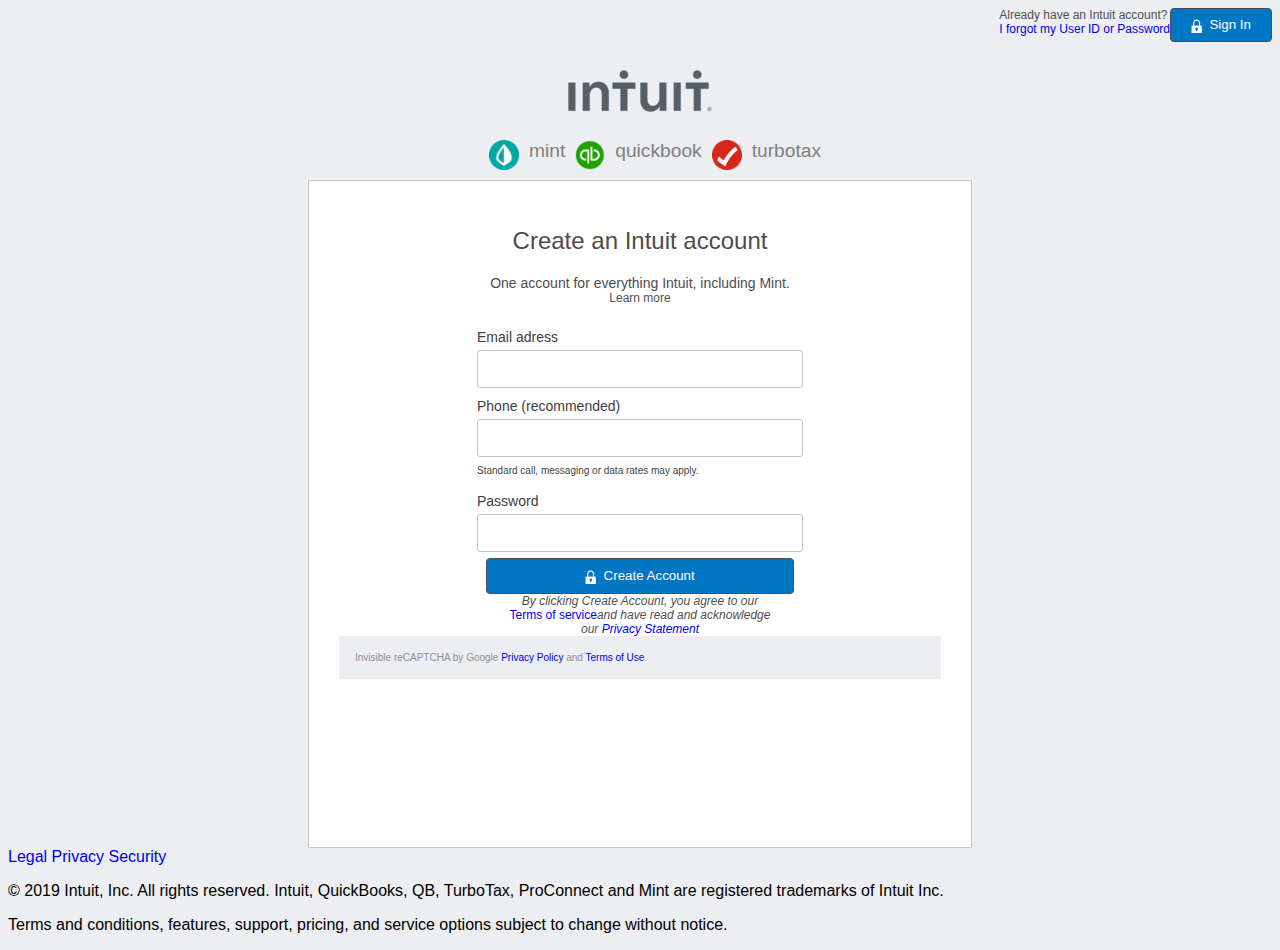
==== index.html @ 5a396321 "Initialized development branch" ====
<!DOCTYPE html>
<html>
    <head>
        <link rel="stylesheet" type="text/css" href="/style.css">
    </head>
    <body>
        <div class="header">
            <span class="header-span">
                <p class="header-span">Already have an Intuit account?</p>
                <a href="#">I forgot my User ID or Password</a>
            </span>
            <div id="button">
                <button id="signin-button">
                    <span class="whitelock"></span>
                    Sign In
                </button>
            </div>
        </div>
        <header>
            <img src="logos/main-logo.png">
        </header>
        <header class="logos-box">
            <ul class="logos">
                <li class="list-item"><img src="/logos/mint-logo.png" class="list-icon" alt="Mint"></li>
                <li class="list-item">mint</li>
                <li class="list-item"><img src="/logos/quickbooks-logo.png" class="list-icon" alt="quickbooks"></li>
                <li class="list-item">quickbook</li>
                <li class="list-item"><img src="/logos/turbotax-logo.png" class="list-icon" alt="turbotax"></li>
                <li class="list-item">turbotax</li>
            </ul>
        </header>
        <main>
                <div id="main-header">
                    <div class="flex-row-center" >
                        <h1>Create an Intuit account</h1>
                    </div>
                    <div class="flex-row-center">
                        <h3>One account for everything Intuit, including Mint.</h3>
                    </div>
                    <div class="flex-row-center">
                        <a href="#" class="header-span">Learn more</a>
                    </div>
                </div>    
        <form>
            <div class="flex-row-center">
                <label>
                    Email adress<br>
                    <input type= "email" name="email-adress">
                </label>
            </div>
            <span class="form-space"></span>
            <div class="flex-row-center">
                <label>
                    Phone (recommended)<br>
                    <input type="tel" name="phone"><br>
                    <span class="phone-warning">Standard call, messaging or data rates may apply.</span>
                </label>
            </div>
            <span class="form-space"></span>
            <div class="flex-row-center">
                <label>
                    Password<br>
                    <input type="password" name="password">
                </label>
            </div>
            <span class="form-space"></span>
            <div class="flex-row-center">
                <button id="submit-button">
                    <span class="whitelock"></span>
                    Create Account
                </button>
            </div>
            </form>
            <div class="header-span">
                <div class="flex-row-center">
                    <span><i>By clicking Create Account, you agree to our</i></span>
                </div>
                <div class="flex-row-center">
                    <span><a href="#">Terms of service</a><i>and have read and acknowledge</i></span>
                </div>
                <div class="flex-row-center">
                    <span><i>our <a href="#">Privacy Statement</a></i></span>
                </div>
            </div>

            <footer class="header-span">
                <div class="form-footer">
                    Invisible reCAPTCHA by Google <a href="#">Privacy Policy</a> and <a href="#">Terms of Use</a>.
                </div>
            </footer>
           
        </main>
        
        <footer>
            <a href="#">Legal Privacy Security</a>
            <p>© 2019 Intuit, Inc. All rights reserved. Intuit, QuickBooks, QB, TurboTax, ProConnect and Mint are registered trademarks of Intuit Inc.</p>
            <p>Terms and conditions, features, support, pricing, and service options subject to change without notice.</p>
        </footer>
    </body>
</html>
---- style.css ----
body{
    background-color:rgb(236, 238, 241);
    font-family: Arial, Helvetica, sans-serif;
    text-decoration: none;
}
main{
    background-color: white;
    border: 1px solid #c7c7c7;
    padding: 30px;
    margin-left: 300px;
    margin-right: 300px;
    height: 606px;
}
header{
    display: flex;
    justify-content: center;
    margin-right: auto;
}
h1 {
    color: #4C4C4C;
    font-weight: lighter;
    font-size: 24px;
    margin-bottom: 0%;
}
h3{
    margin: 0px;
    font-size: 14px;
    font-weight: 300;
    color: #4C4C4C;
    padding-top: 20px;
}
label{
    padding-bottom: 6px;
    font-weight: 400;
    color: #404040;
    font-size: 14px;
    line-height: 25px;
}
input{
    border: 1px solid #C1C5C8;
    width: 320px;
    height: 34px;
    border-radius: 3px;
}
a{
    text-decoration: none;
}

.header{
    display:flex;
    justify-content: flex-end;
}
.header-span{
    margin: 0px;
    font-size: 12px;
    color:#505050;
    font-weight: 400;
}
.header-span.a{
    text-decoration: none;
}
#signin-button{
    background: #0077C5;
    color: white;
    border-radius: 4px;
    border: 1px solid #4c4c4c;
    height: 34px;
    width: 102px;
}
#submit-button{
    background: #0077C5;
    color: white;
    border-radius: 4px;
    border: 1px solid #4c4c4c;
    width: 308px;
    height: 36px;
    padding-top: 6px;
    padding-bottom: 6px;
    padding-left: 12px;
    padding-right: 12px
}
.whitelock{
    background-image: url(/logos/whitelock.png);
    height: 1em;
    width: .8em;
    margin-top: 2px;
    margin-right: 4px;
    vertical-align: text-top;
    display: inline-block;
    background-size: contain;
    background-repeat: no-repeat;
}
.logos-box{
 padding-bottom: 20px;
}
.logos{
    display: flex;
    margin: 0%;
}
.list-item{
    font-family: Arial, Helvetica, sans-serif;
    display: block;
    color: grey;
    display: inline-block;
    font-size: 1.2rem;
    list-style-type: none;
    vertical-align: middle;
    height: 20px;
    margin-right: 10px;
}
.list-icon{
    height: 30px;
    width: 30px;
}
.form-header-box{
    display: flex;
    flex-direction: column;
    justify-content: space-between;
}
.flex-row-center{
    display: flex;
    justify-content: center;
}
.form-footer{
    font-size: 10px;
    color: #8d9096;
    padding: 16px;
    background-color: #ECEEF1;
}
.form-space{
    height: 20px;
}
.phone-warning{
    padding: 5px 0;
    font-size: 10px;
    color: #444;
}
.terms{
    font-size: 10px;
}
#main-header{
    padding-bottom: 20px;
}
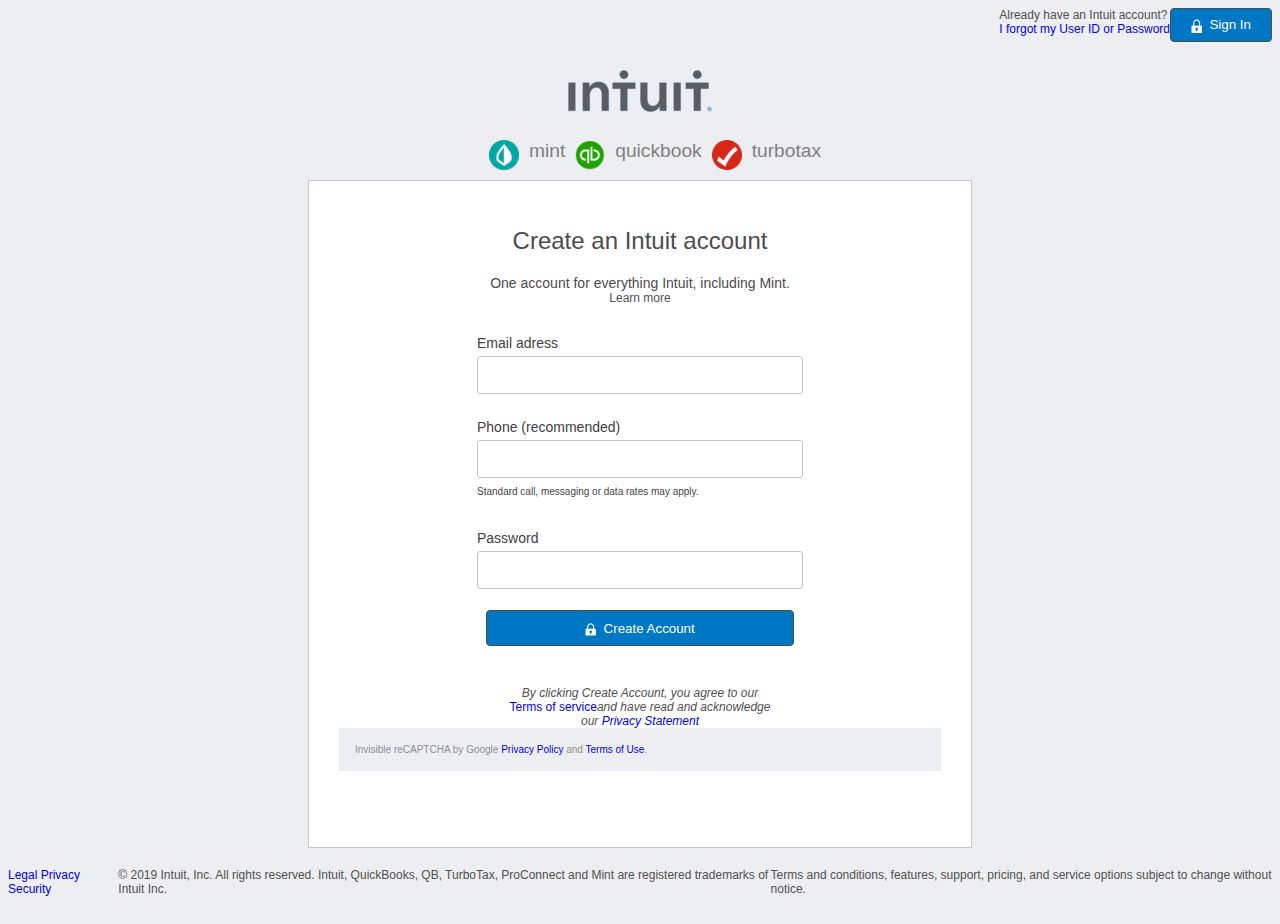
==== commit 8b3eabc6: "fixed fieldsets" ====
--- a/index.html
+++ b/index.html
@@ -42,13 +42,15 @@
                     </div>
                 </div>    
         <form>
+        <fieldset>
             <div class="flex-row-center">
                 <label>
                     Email adress<br>
                     <input type= "email" name="email-adress">
                 </label>
             </div>
-            <span class="form-space"></span>
+        </fieldset>
+        <fieldset>
             <div class="flex-row-center">
                 <label>
                     Phone (recommended)<br>
@@ -56,19 +58,22 @@
                     <span class="phone-warning">Standard call, messaging or data rates may apply.</span>
                 </label>
             </div>
-            <span class="form-space"></span>
+        </fieldset>
+        <fieldset>
             <div class="flex-row-center">
                 <label>
                     Password<br>
                     <input type="password" name="password">
                 </label>
             </div>
-            <span class="form-space"></span>
-            <div class="flex-row-center">
+        </fieldset>
+        <fieldset>
+            <div class="submit-button-div">
                 <button id="submit-button">
                     <span class="whitelock"></span>
                     Create Account
                 </button>
+        </fieldset>
             </div>
             </form>
             <div class="header-span">
@@ -88,13 +93,18 @@
                     Invisible reCAPTCHA by Google <a href="#">Privacy Policy</a> and <a href="#">Terms of Use</a>.
                 </div>
             </footer>
-           
         </main>
         
-        <footer>
-            <a href="#">Legal Privacy Security</a>
-            <p>© 2019 Intuit, Inc. All rights reserved. Intuit, QuickBooks, QB, TurboTax, ProConnect and Mint are registered trademarks of Intuit Inc.</p>
-            <p>Terms and conditions, features, support, pricing, and service options subject to change without notice.</p>
-        </footer>
+        <footer class="page-footer">
+
+            <a class="flex-row-center" href="#">Legal Privacy Security</a>
+
+
+            <p class="flex-row-center">© 2019 Intuit, Inc. All rights reserved. Intuit, QuickBooks, QB, TurboTax, ProConnect and Mint are registered trademarks of Intuit Inc.</p>
+
+
+        <p class="flex-row-center">Terms and conditions, features, support, pricing, and service options subject to change without notice.</p>
+
+    </footer>
     </body>
 </html>--- a/style.css
+++ b/style.css
@@ -29,6 +29,9 @@
     color: #4C4C4C;
     padding-top: 20px;
 }
+p{
+    margin: 0px;
+}
 label{
     padding-bottom: 6px;
     font-weight: 400;
@@ -41,6 +44,9 @@
     width: 320px;
     height: 34px;
     border-radius: 3px;
+}
+fieldset{
+    border: 0px;
 }
 a{
     text-decoration: none;
@@ -78,6 +84,11 @@
     padding-bottom: 6px;
     padding-left: 12px;
     padding-right: 12px
+}
+.submit-button-div{
+    padding-bottom: 30px;
+    display: flex;
+    justify-content: center;
 }
 .whitelock{
     background-image: url(/logos/whitelock.png);
@@ -140,4 +151,15 @@
 }
 #main-header{
     padding-bottom: 20px;
+}
+.page-footer{
+    display: flex;
+    
+    justify-content: center;
+    padding-bottom: 20px;
+    padding-top: 20px;
+    margin: 0px;
+    font-size: 12px;
+    color:#505050;
+    font-weight: 400;
 }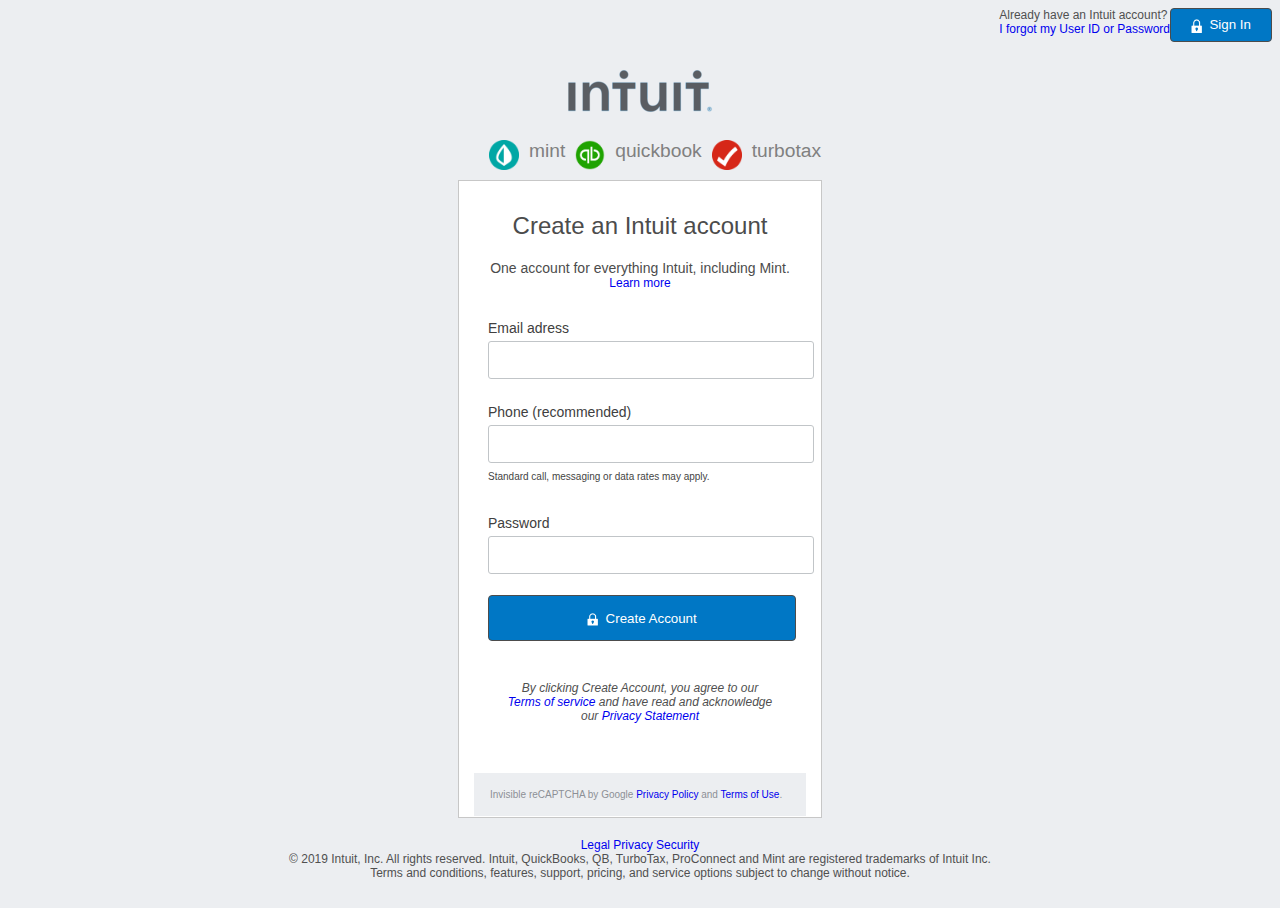
==== commit 38289d7a: "all accomodations except for the form footer" ====
--- a/index.html
+++ b/index.html
@@ -37,8 +37,8 @@
                     <div class="flex-row-center">
                         <h3>One account for everything Intuit, including Mint.</h3>
                     </div>
-                    <div class="flex-row-center">
-                        <a href="#" class="header-span">Learn more</a>
+                    <div class="header-span"  >
+                        <a class="flex-row-center" href="#">Learn more</a>
                     </div>
                 </div>    
         <form>
@@ -81,30 +81,26 @@
                     <span><i>By clicking Create Account, you agree to our</i></span>
                 </div>
                 <div class="flex-row-center">
-                    <span><a href="#">Terms of service</a><i>and have read and acknowledge</i></span>
+                    <span><i><a href="#">Terms of service</a> and have read and acknowledge</i></span>
                 </div>
                 <div class="flex-row-center">
                     <span><i>our <a href="#">Privacy Statement</a></i></span>
                 </div>
             </div>
 
-            <footer class="header-span">
-                <div class="form-footer">
+            <footer class="form-footer">
+                <span >
                     Invisible reCAPTCHA by Google <a href="#">Privacy Policy</a> and <a href="#">Terms of Use</a>.
-                </div>
+                </span>
             </footer>
         </main>
         
         <footer class="page-footer">
-
-            <a class="flex-row-center" href="#">Legal Privacy Security</a>
-
-
-            <p class="flex-row-center">© 2019 Intuit, Inc. All rights reserved. Intuit, QuickBooks, QB, TurboTax, ProConnect and Mint are registered trademarks of Intuit Inc.</p>
-
-
-        <p class="flex-row-center">Terms and conditions, features, support, pricing, and service options subject to change without notice.</p>
-
-    </footer>
+            <div class="flex-column-center" >
+                <a class="flex-row-center"  href="#">Legal   Privacy   Security</a>
+                <p class="flex-row-center">© 2019 Intuit, Inc. All rights reserved. Intuit, QuickBooks, QB, TurboTax, ProConnect and Mint are registered trademarks of Intuit Inc.</p>
+                <p class="flex-row-center">Terms and conditions, features, support, pricing, and service options subject to change without notice.</p>
+            </div>
+        </footer>
     </body>
 </html>--- a/style.css
+++ b/style.css
@@ -6,9 +6,9 @@
 main{
     background-color: white;
     border: 1px solid #c7c7c7;
-    padding: 30px;
-    margin-left: 300px;
-    margin-right: 300px;
+    padding: 15px;
+    margin-left: 450px;
+    margin-right: 450px;
     height: 606px;
 }
 header{
@@ -47,6 +47,7 @@
 }
 fieldset{
     border: 0px;
+    display: flex;
 }
 a{
     text-decoration: none;
@@ -79,7 +80,7 @@
     border-radius: 4px;
     border: 1px solid #4c4c4c;
     width: 308px;
-    height: 36px;
+    height: 46px;
     padding-top: 6px;
     padding-bottom: 6px;
     padding-left: 12px;
@@ -132,7 +133,13 @@
     display: flex;
     justify-content: center;
 }
+.flex-column-center{
+    display: flex;
+    flex-direction: column;
+    justify-content: center;
+}
 .form-footer{
+    margin-top: 50px;
     font-size: 10px;
     color: #8d9096;
     padding: 16px;
@@ -154,12 +161,11 @@
 }
 .page-footer{
     display: flex;
-    
     justify-content: center;
-    padding-bottom: 20px;
-    padding-top: 20px;
     margin: 0px;
     font-size: 12px;
     color:#505050;
     font-weight: 400;
+    padding-bottom: 20px;
+    padding-top: 20px;
 }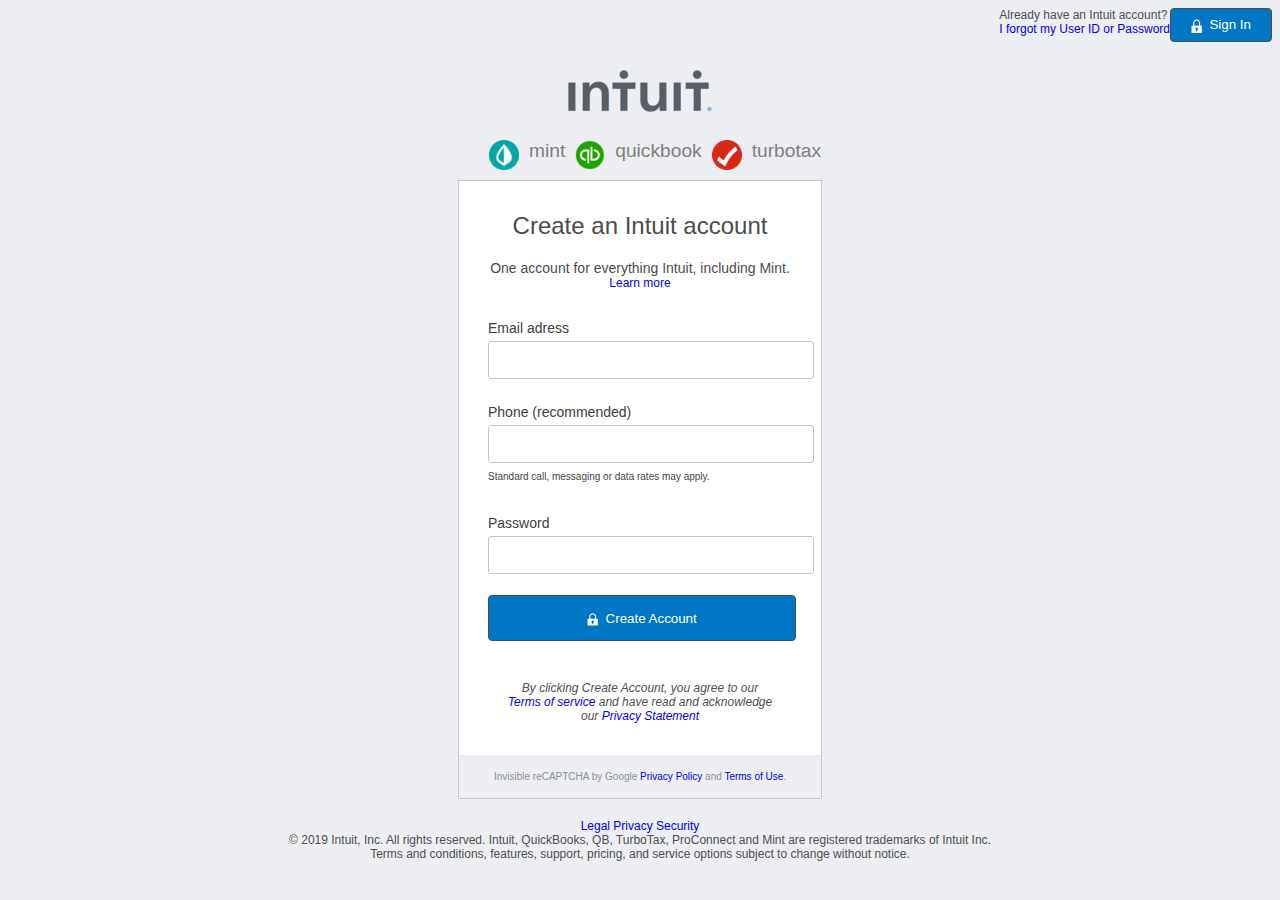
==== commit a7a41da6: "Sent for 1st code review" ====
--- a/index.html
+++ b/index.html
@@ -2,11 +2,12 @@
 <html>
     <head>
         <link rel="stylesheet" type="text/css" href="/style.css">
+        <title>Intuit accounts - Sign up</title>
     </head>
     <body>
         <div class="header">
             <span class="header-span">
-                <p class="header-span">Already have an Intuit account?</p>
+                <p class="header-span"> Already have an Intuit account?</p> 
                 <a href="#">I forgot my User ID or Password</a>
             </span>
             <div id="button">
@@ -17,7 +18,7 @@
             </div>
         </div>
         <header>
-            <img src="logos/main-logo.png">
+            <img src="logos/main-logo.png" alt="Intuit">
         </header>
         <header class="logos-box">
             <ul class="logos">
@@ -30,6 +31,7 @@
             </ul>
         </header>
         <main>
+        
                 <div id="main-header">
                     <div class="flex-row-center" >
                         <h1>Create an Intuit account</h1>
@@ -73,10 +75,10 @@
                     <span class="whitelock"></span>
                     Create Account
                 </button>
+            </div>    
         </fieldset>
-            </div>
             </form>
-            <div class="header-span">
+            <div class="header-span" id="terms">
                 <div class="flex-row-center">
                     <span><i>By clicking Create Account, you agree to our</i></span>
                 </div>
@@ -87,12 +89,12 @@
                     <span><i>our <a href="#">Privacy Statement</a></i></span>
                 </div>
             </div>
-
             <footer class="form-footer">
                 <span >
                     Invisible reCAPTCHA by Google <a href="#">Privacy Policy</a> and <a href="#">Terms of Use</a>.
-                </span>
+                </span> 
             </footer>
+        
         </main>
         
         <footer class="page-footer">
--- a/style.css
+++ b/style.css
@@ -7,9 +7,9 @@
     background-color: white;
     border: 1px solid #c7c7c7;
     padding: 15px;
+    padding-bottom: 0;
     margin-left: 450px;
     margin-right: 450px;
-    height: 606px;
 }
 header{
     display: flex;
@@ -139,11 +139,23 @@
     justify-content: center;
 }
 .form-footer{
-    margin-top: 50px;
+    display: flex;
+    justify-content: center;
     font-size: 10px;
     color: #8d9096;
-    padding: 16px;
+    padding-top: 16px;
+    padding-bottom: 16px;
     background-color: #ECEEF1;
+    margin-left: -16px;
+    margin-right: -16px;
+    border: 1px solid #c7c7c7;
+    border-bottom: 0px;
+    border-top: 0;
+}
+#form-footer-fit{
+    display: flex;
+    flex-direction: column;
+    justify-content: flex-end;
 }
 .form-space{
     height: 20px;
@@ -153,8 +165,8 @@
     font-size: 10px;
     color: #444;
 }
-.terms{
-    font-size: 10px;
+#terms{
+    margin-bottom: 32px;
 }
 #main-header{
     padding-bottom: 20px;
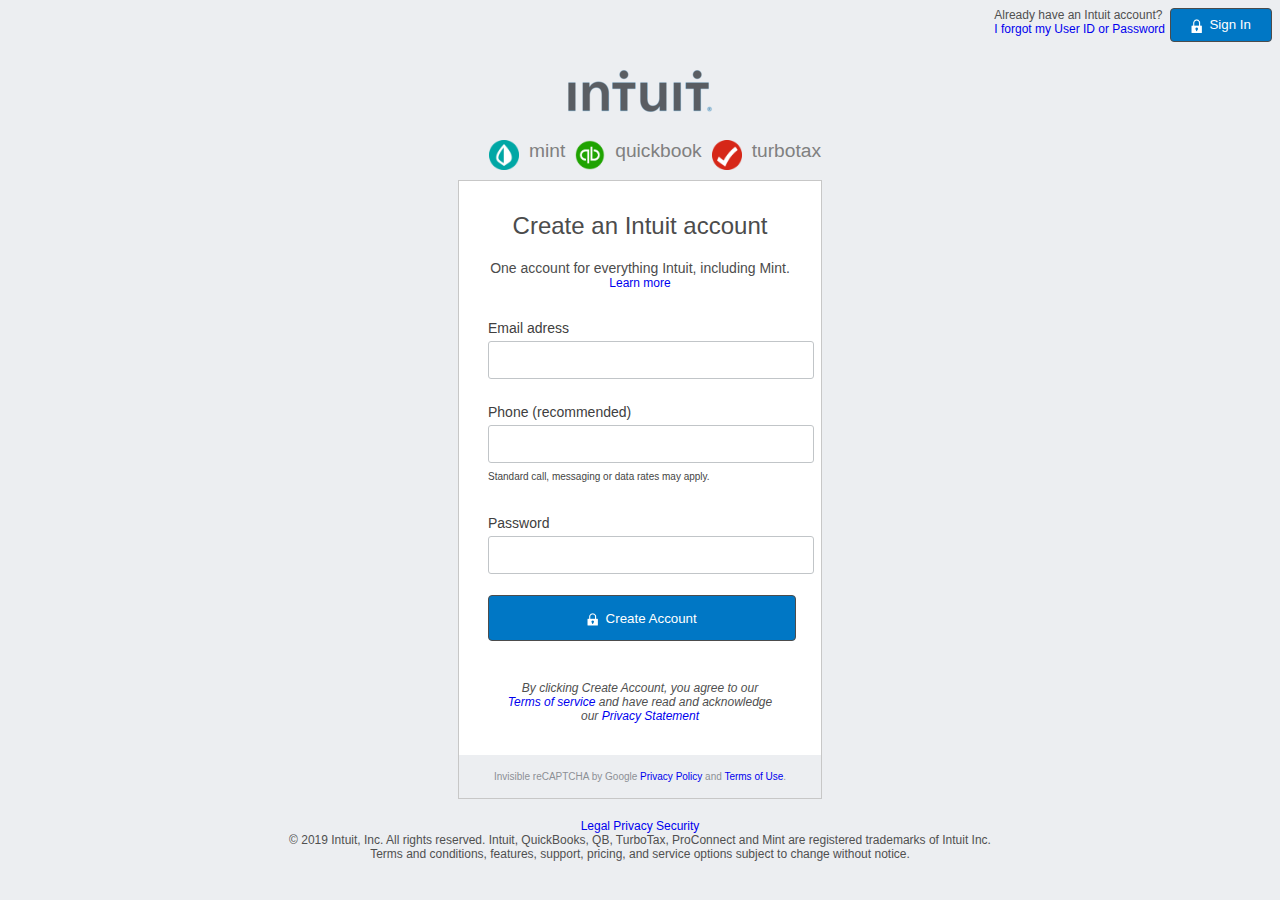
==== commit bb196b04: "Fixed some details" ====
--- a/index.html
+++ b/index.html
@@ -1,12 +1,12 @@
 <!DOCTYPE html>
 <html>
     <head>
-        <link rel="stylesheet" type="text/css" href="/style.css">
+        <link rel="stylesheet" type="text/css" href="./style.css">
         <title>Intuit accounts - Sign up</title>
     </head>
     <body>
         <div class="header">
-            <span class="header-span">
+            <span class="header-span" id="sumspace">
                 <p class="header-span"> Already have an Intuit account?</p> 
                 <a href="#">I forgot my User ID or Password</a>
             </span>
@@ -22,11 +22,11 @@
         </header>
         <header class="logos-box">
             <ul class="logos">
-                <li class="list-item"><img src="/logos/mint-logo.png" class="list-icon" alt="Mint"></li>
+                <li class="list-item"><img src="./logos/mint-logo.png" class="list-icon" alt="Mint"></li>
                 <li class="list-item">mint</li>
-                <li class="list-item"><img src="/logos/quickbooks-logo.png" class="list-icon" alt="quickbooks"></li>
+                <li class="list-item"><img src="./logos/quickbooks-logo.png" class="list-icon" alt="quickbooks"></li>
                 <li class="list-item">quickbook</li>
-                <li class="list-item"><img src="/logos/turbotax-logo.png" class="list-icon" alt="turbotax"></li>
+                <li class="list-item"><img src="./logos/turbotax-logo.png" class="list-icon" alt="turbotax"></li>
                 <li class="list-item">turbotax</li>
             </ul>
         </header>
--- a/style.css
+++ b/style.css
@@ -180,4 +180,7 @@
     font-weight: 400;
     padding-bottom: 20px;
     padding-top: 20px;
+}
+#sumspace{
+    margin-right: 5px;
 }